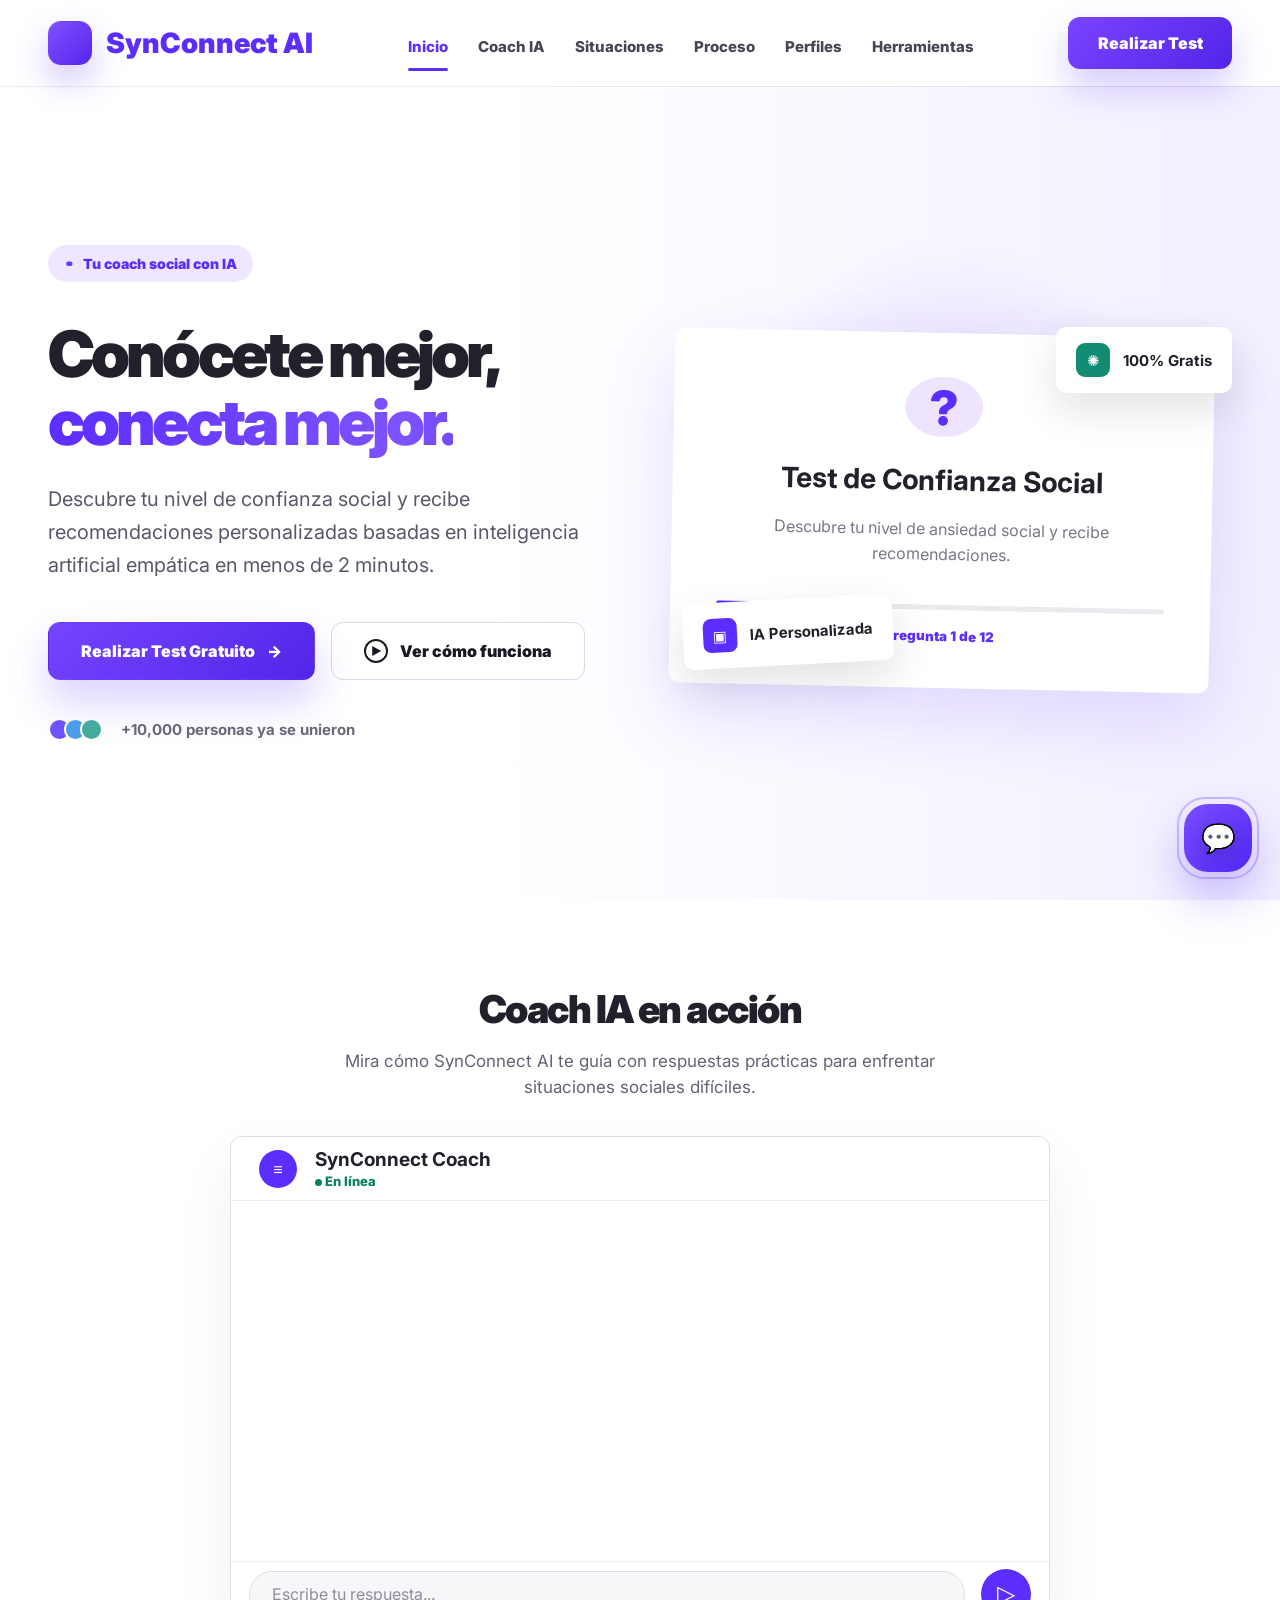
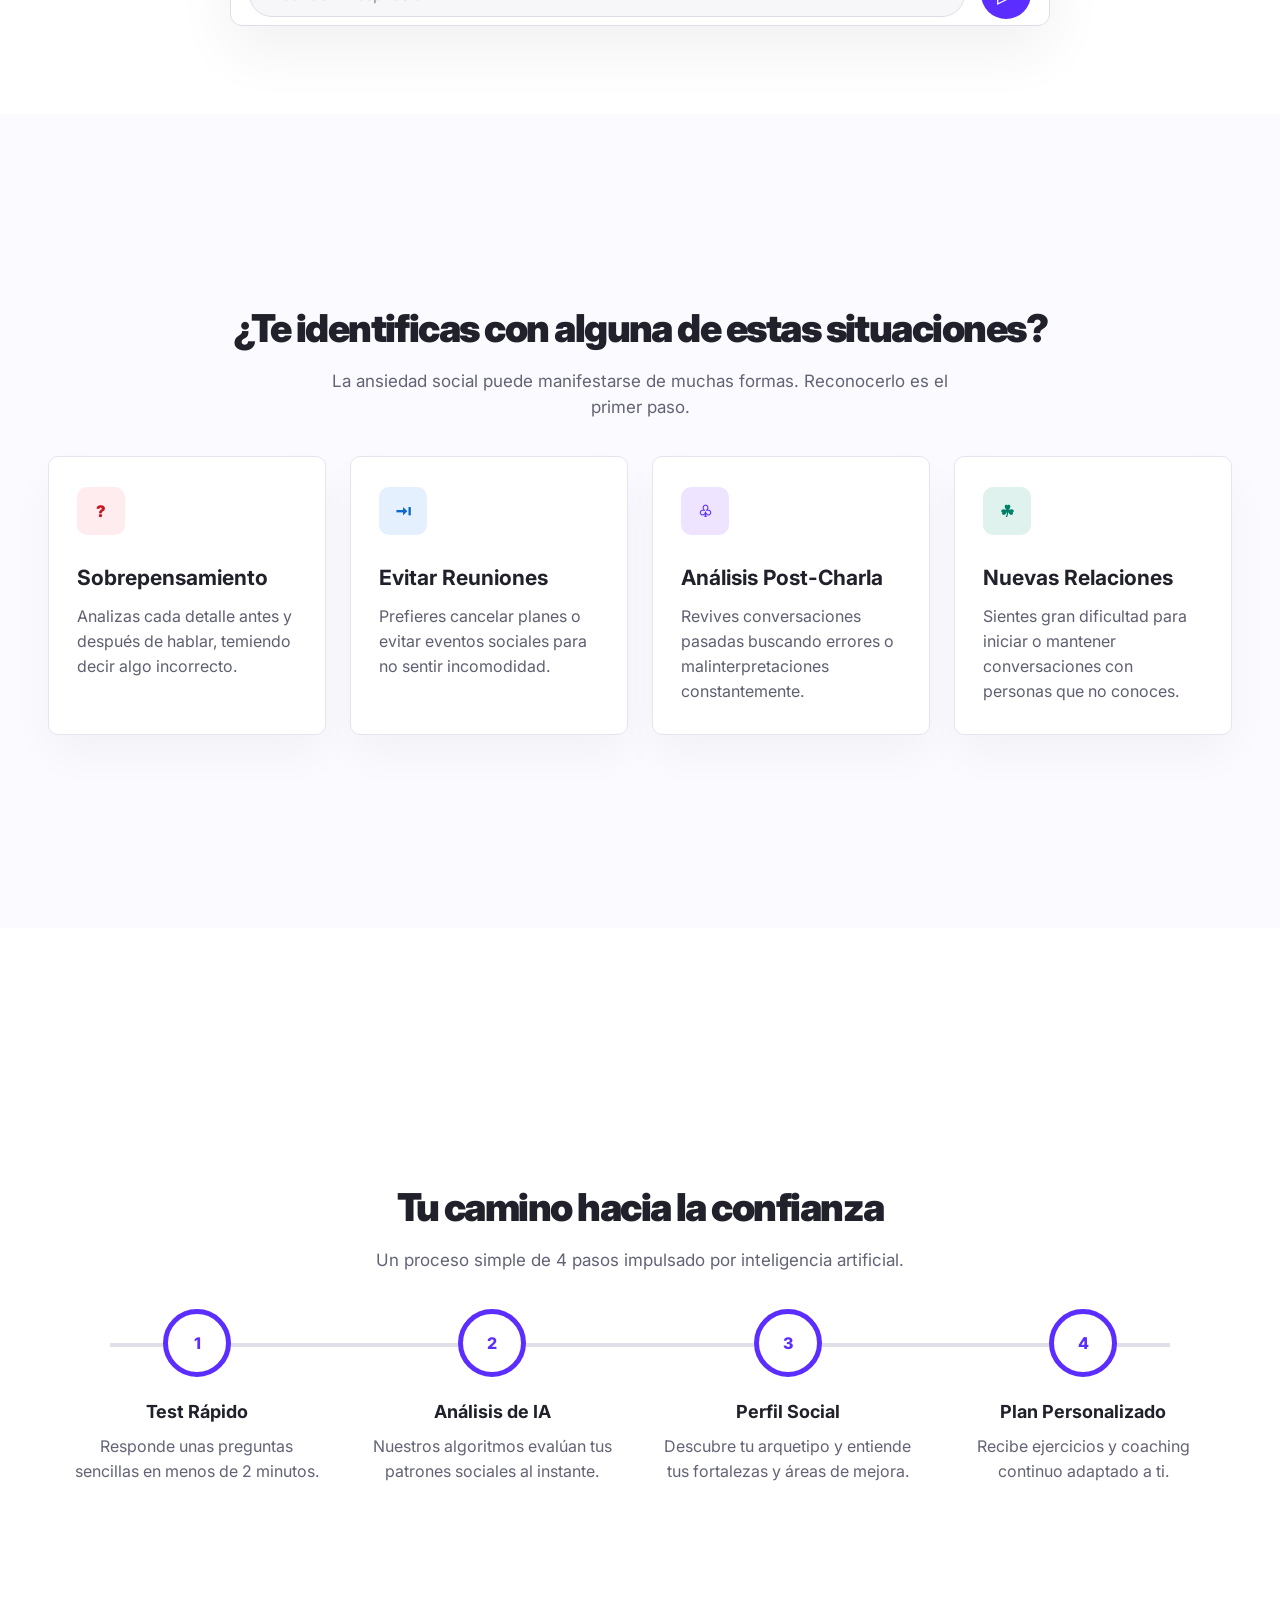
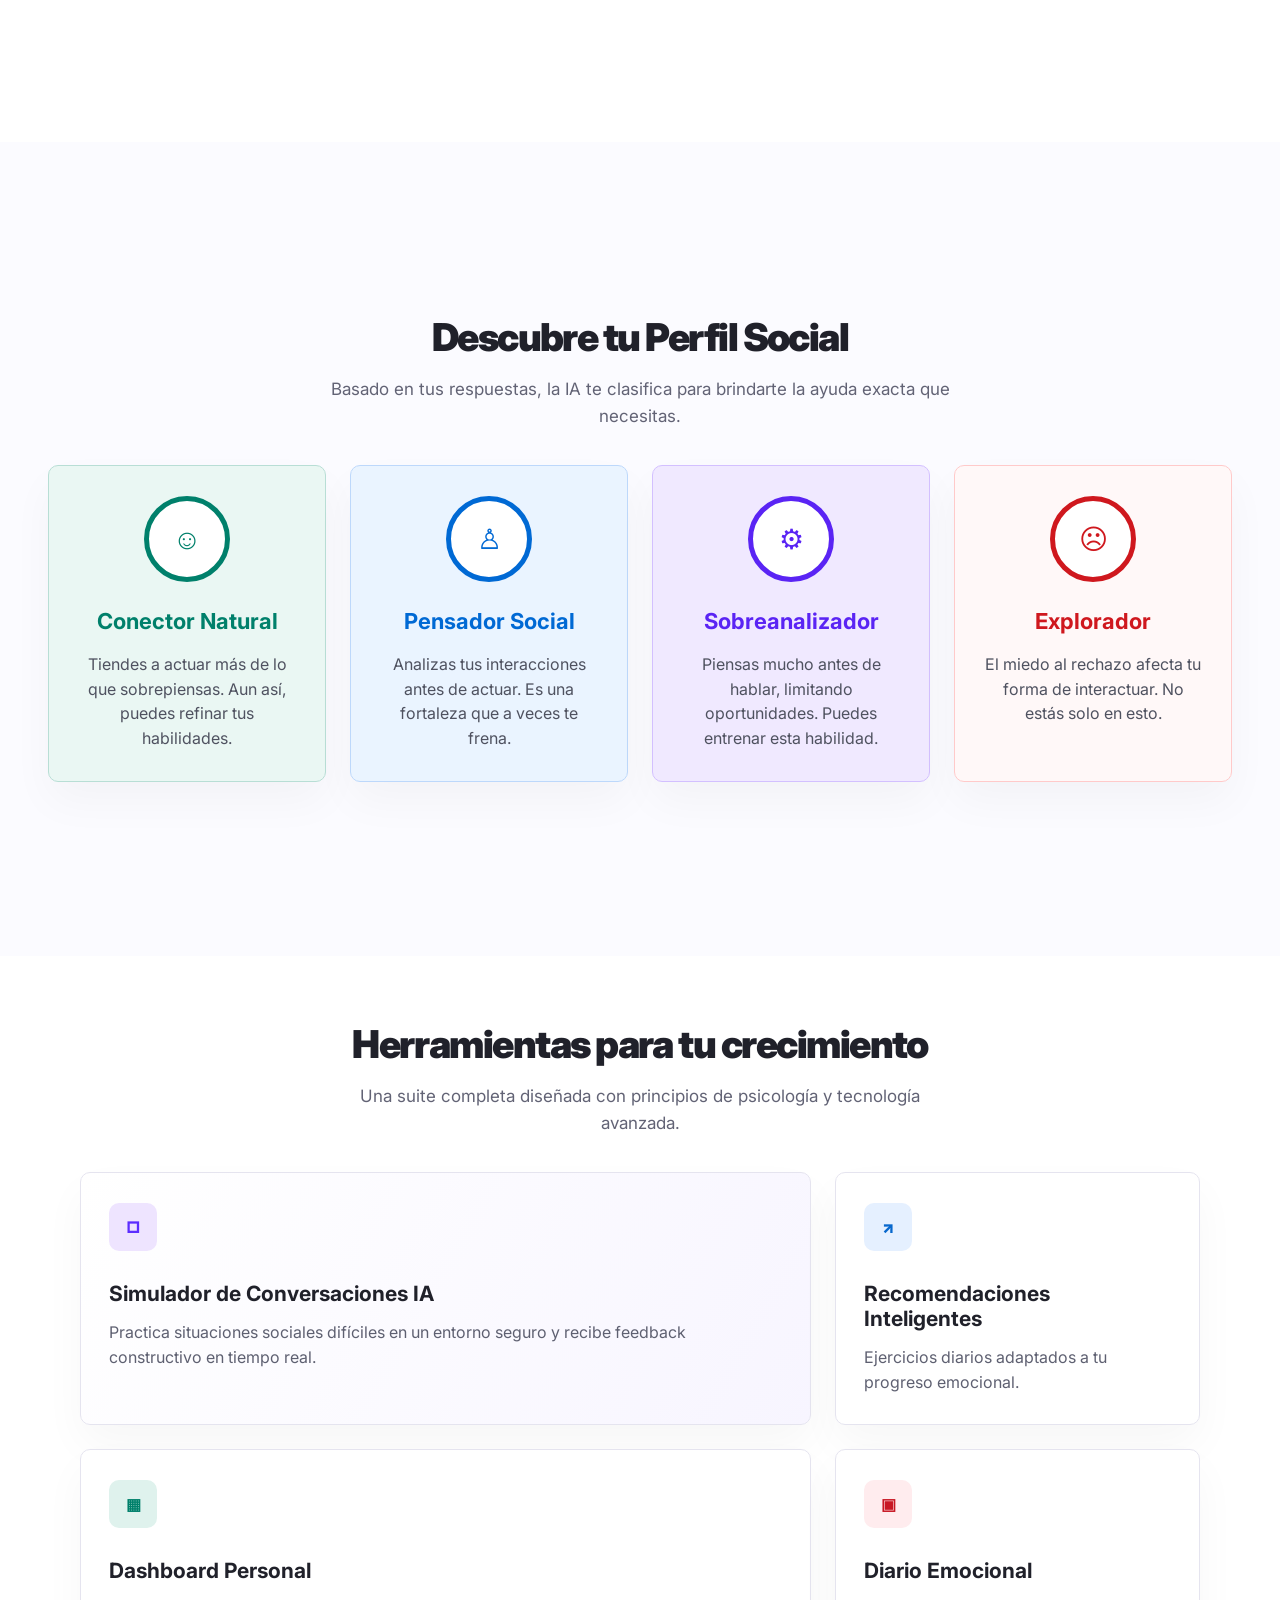
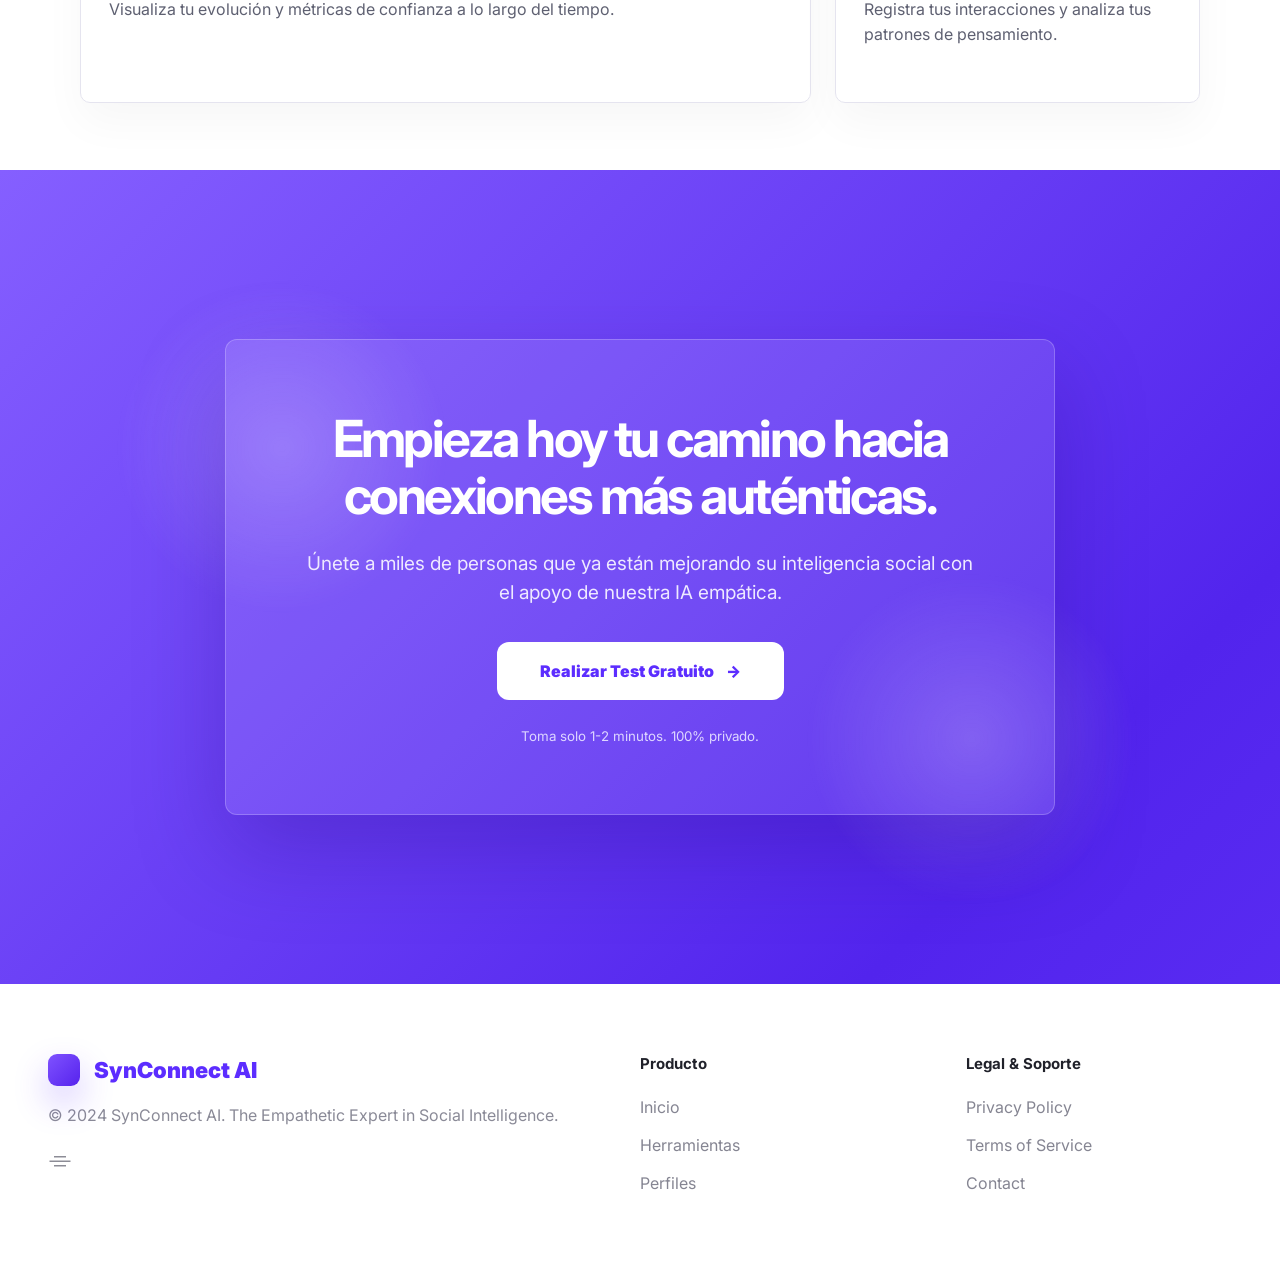
==== index.html @ 1b05a74c "Subir landing SynConnect con chatbot y test" ====
<!DOCTYPE html>
<html lang="es">
<head>
  <meta charset="UTF-8" />
  <meta name="viewport" content="width=device-width, initial-scale=1.0" />
  <title>SynConnect AI</title>
  <link rel="preconnect" href="https://fonts.googleapis.com">
  <link rel="preconnect" href="https://fonts.gstatic.com" crossorigin>
  <link href="https://fonts.googleapis.com/css2?family=Inter:wght@400;500;600;700;800;900&display=swap" rel="stylesheet">
  <link rel="stylesheet" href="styles.css" />
</head>
<body>
  <header class="topbar">
    <div class="nav-wrap">
      <a class="logo" href="#inicio" aria-label="SynConnect AI inicio">
        <span class="logo-mark"></span>
        <span>SynConnect AI</span>
      </a>
      <nav class="menu" aria-label="Navegación principal">
        <a href="#inicio">Inicio</a>
        <a href="#coach-ai">Coach IA</a>
        <a href="#situaciones">Situaciones</a>
        <a href="#como-funciona">Proceso</a>
        <a href="#perfiles">Perfiles</a>
        <a href="#herramientas">Herramientas</a>
      </nav>
      <a class="nav-button" href="test/index.html">Realizar Test</a>
    </div>
  </header>

  <main>
    <section id="inicio" class="hero snap-section">
      <div class="container hero-grid">
        <div class="hero-copy reveal">
          <div class="pill"><span>⚭</span> Tu coach social con IA</div>
          <h1>Conócete mejor,<br><span>conecta mejor.</span></h1>
          <p>Descubre tu nivel de confianza social y recibe recomendaciones personalizadas basadas en inteligencia artificial empática en menos de 2 minutos.</p>
          <div class="hero-actions">
            <a class="btn btn-primary" href="test/index.html">Realizar Test Gratuito <span>→</span></a>
            <a class="btn btn-secondary" href="#coach-ai"><span class="play">▶</span> Ver cómo funciona</a>
          </div>
          <div class="joined">
            <div class="avatars"><i></i><i></i><i></i></div>
            <strong>+10,000 personas ya se unieron</strong>
          </div>
        </div>

        <div class="hero-art reveal delay-1">
          <div class="free-card"><span>✺</span><b>100% Gratis</b></div>
          <article class="test-card float-soft">
            <div class="big-icon">?</div>
            <h2>Test de Confianza Social</h2>
            <p>Descubre tu nivel de ansiedad social y recibe recomendaciones.</p>
            <div class="progress"><span></span></div>
            <small>Pregunta 1 de 12</small>
          </article>
          <div class="ai-card"><span>▣</span><b>IA Personalizada</b></div>
        </div>
      </div>
    </section>

    <section id="coach-ai" class="section coach-section snap-section">
      <div class="container narrow">
        <div class="section-title reveal">
          <h2>Coach IA en acción</h2>
          <p>Mira cómo SynConnect AI te guía con respuestas prácticas para enfrentar situaciones sociales difíciles.</p>
        </div>

        <div class="chat reveal delay-1">
          <div class="chat-head">
            <span class="bot-icon">≡</span>
            <div>
              <h3>SynConnect Coach</h3>
              <p><i></i> En línea</p>
            </div>
          </div>
          <div class="chat-body animated-chat" aria-live="polite">
            <div class="msg left chat-step bot-question">
              <span class="dot">≡</span>
              <p class="typing-text" data-text="¡Hola! Soy tu coach social. ¿Hay alguna situación próxima que te esté causando nerviosismo?"></p>
            </div>

            <div class="msg right chat-step user-message">
              <p>Sí, tengo un evento de networking mañana y no conozco a nadie. Me da mucha ansiedad pensar en cómo iniciar conversaciones.</p>
              <span class="user-dot">♙</span>
            </div>

            <div class="msg left chat-step bot-typing">
              <span class="dot">≡</span>
              <p class="typing-bubble"><i></i><i></i><i></i></p>
            </div>

            <div class="msg left chat-step bot-answer">
              <span class="dot">≡</span>
              <p class="typing-text" data-text="Es completamente normal sentir eso. Los eventos de networking pueden ser abrumadores. Vamos a prepararnos, ¿qué tal si practicamos un rompehielos simple?||Hola, soy [Tu Nombre]. ¿Es tu primera vez en este evento también?"></p>
            </div>
          </div>
          <div class="chat-input animated-input"><span data-placeholder="Escribe tu respuesta...">Escribe tu respuesta...</span><button>▷</button></div>
        </div>
      </div>
    </section>

    <section id="situaciones" class="section situations snap-section soft-bg">
      <div class="container">
        <div class="section-title reveal">
          <h2>¿Te identificas con alguna de estas situaciones?</h2>
          <p>La ansiedad social puede manifestarse de muchas formas. Reconocerlo es el primer paso.</p>
        </div>
        <div class="card-grid four">
          <article class="info-card reveal"><span class="mini red">?</span><h3>Sobrepensamiento</h3><p>Analizas cada detalle antes y después de hablar, temiendo decir algo incorrecto.</p></article>
          <article class="info-card reveal delay-1"><span class="mini blue">⇥</span><h3>Evitar Reuniones</h3><p>Prefieres cancelar planes o evitar eventos sociales para no sentir incomodidad.</p></article>
          <article class="info-card reveal delay-2"><span class="mini purple">♧</span><h3>Análisis Post-Charla</h3><p>Revives conversaciones pasadas buscando errores o malinterpretaciones constantemente.</p></article>
          <article class="info-card reveal delay-3"><span class="mini green">☘</span><h3>Nuevas Relaciones</h3><p>Sientes gran dificultad para iniciar o mantener conversaciones con personas que no conoces.</p></article>
        </div>
      </div>
    </section>

    <section id="como-funciona" class="section steps-section snap-section">
      <div class="container">
        <div class="section-title reveal">
          <h2>Tu camino hacia la confianza</h2>
          <p>Un proceso simple de 4 pasos impulsado por inteligencia artificial.</p>
        </div>
        <div class="timeline reveal delay-1">
          <div class="line"></div>
          <article><span>1</span><h3>Test Rápido</h3><p>Responde unas preguntas sencillas en menos de 2 minutos.</p></article>
          <article><span>2</span><h3>Análisis de IA</h3><p>Nuestros algoritmos evalúan tus patrones sociales al instante.</p></article>
          <article><span>3</span><h3>Perfil Social</h3><p>Descubre tu arquetipo y entiende tus fortalezas y áreas de mejora.</p></article>
          <article><span>4</span><h3>Plan Personalizado</h3><p>Recibe ejercicios y coaching continuo adaptado a ti.</p></article>
        </div>
      </div>
    </section>

    <section id="perfiles" class="section profiles snap-section soft-bg">
      <div class="container">
        <div class="section-title reveal">
          <h2>Descubre tu Perfil Social</h2>
          <p>Basado en tus respuestas, la IA te clasifica para brindarte la ayuda exacta que necesitas.</p>
        </div>
        <div class="card-grid four profile-grid">
          <article class="profile natural reveal"><span>☺</span><h3>Conector Natural</h3><p>Tiendes a actuar más de lo que sobrepiensas. Aun así, puedes refinar tus habilidades.</p></article>
          <article class="profile thinker reveal delay-1"><span>♙</span><h3>Pensador Social</h3><p>Analizas tus interacciones antes de actuar. Es una fortaleza que a veces te frena.</p></article>
          <article class="profile over reveal delay-2"><span>⚙</span><h3>Sobreanalizador</h3><p>Piensas mucho antes de hablar, limitando oportunidades. Puedes entrenar esta habilidad.</p></article>
          <article class="profile explorer reveal delay-3"><span>☹</span><h3>Explorador</h3><p>El miedo al rechazo afecta tu forma de interactuar. No estás solo en esto.</p></article>
        </div>
      </div>
    </section>

    <section id="herramientas" class="section tools snap-section">
      <div class="container">
        <div class="section-title reveal">
          <h2>Herramientas para tu crecimiento</h2>
          <p>Una suite completa diseñada con principios de psicología y tecnología avanzada.</p>
        </div>
        <div class="tools-grid">
          <article class="tool-card large reveal"><span class="mini purple">□</span><h3>Simulador de Conversaciones IA</h3><p>Practica situaciones sociales difíciles en un entorno seguro y recibe feedback constructivo en tiempo real.</p></article>
          <article class="tool-card reveal delay-1"><span class="mini blue">↗</span><h3>Recomendaciones Inteligentes</h3><p>Ejercicios diarios adaptados a tu progreso emocional.</p></article>
          <article class="tool-card reveal"><span class="mini green">▦</span><h3>Dashboard Personal</h3><p>Visualiza tu evolución y métricas de confianza a lo largo del tiempo.</p></article>
          <article class="tool-card reveal delay-1"><span class="mini red">▣</span><h3>Diario Emocional</h3><p>Registra tus interacciones y analiza tus patrones de pensamiento.</p></article>
          <article class="tool-card reveal delay-2"><span class="mini purple">⌁</span><h3>Exposición Progresiva</h3><p>Retos graduales para superar tus miedos paso a paso.</p></article>
        </div>
      </div>
    </section>

    <section id="cta" class="cta-section snap-section">
      <div class="container">
        <div class="cta-card reveal">
          <h2>Empieza hoy tu camino hacia conexiones más auténticas.</h2>
          <p>Únete a miles de personas que ya están mejorando su inteligencia social con el apoyo de nuestra IA empática.</p>
          <a class="btn white-btn" href="test/index.html">Realizar Test Gratuito <span>→</span></a>
          <small>Toma solo 1-2 minutos. 100% privado.</small>
        </div>
      </div>
    </section>
  </main>

  <footer class="footer">
    <div class="container footer-grid">
      <div>
        <a class="logo footer-logo" href="#inicio"><span class="logo-mark small"></span><span>SynConnect AI</span></a>
        <p>© 2024 SynConnect AI. The Empathetic Expert in Social Intelligence.</p>
        <span class="share">⌯</span>
      </div>
      <div>
        <h4>Producto</h4>
        <a href="#inicio">Inicio</a>
        <a href="#herramientas">Herramientas</a>
        <a href="#perfiles">Perfiles</a>
      </div>
      <div>
        <h4>Legal & Soporte</h4>
        <a href="#">Privacy Policy</a>
        <a href="#">Terms of Service</a>
        <a href="#">Contact</a>
      </div>
    </div>
  </footer>


  <div class="scbot" aria-live="polite">
    <button class="scbot-toggle" type="button" aria-label="Abrir chatbot SynConnect">
      <span class="scbot-pulse"></span>
      <span class="scbot-icon">💬</span>
    </button>
    <section class="scbot-panel" aria-label="Chatbot SynConnect AI">
      <div class="scbot-head">
        <div class="scbot-avatar">AI</div>
        <div>
          <h3>SynConnect Bot</h3>
          <p><span></span> En línea</p>
        </div>
        <button class="scbot-close" type="button" aria-label="Cerrar chatbot">×</button>
      </div>
      <div class="scbot-messages"></div>
      <div class="scbot-suggestions" aria-label="Preguntas rápidas"></div>
      <form class="scbot-form">
        <input type="text" placeholder="Escribe una pregunta..." autocomplete="off" />
        <button type="submit">➤</button>
      </form>
    </section>
  </div>

  <script src="script.js"></script>
</body>
</html>
---- styles.css ----
:root{
  --purple:#5c2dff;
  --purple-2:#7443ff;
  --text:#20212a;
  --muted:#606274;
  --line:#ececf4;
  --soft:#fafaff;
  --header-h:86px;
  --container:1320px;
}
*{box-sizing:border-box}
html{scroll-behavior:smooth;scroll-padding-top:var(--header-h)}
body{margin:0;font-family:Inter,Arial,sans-serif;color:var(--text);background:#fff;overflow-x:hidden}
a{text-decoration:none;color:inherit}

.topbar{position:fixed;z-index:1000;top:0;left:0;right:0;height:var(--header-h);background:rgba(255,255,255,.96);backdrop-filter:blur(18px);box-shadow:0 1px 0 rgba(20,20,30,.08)}
.nav-wrap{height:100%;width:min(100% - 96px,var(--container));margin:0 auto;display:grid;grid-template-columns:auto 1fr auto;align-items:center;gap:36px}
.logo{display:flex;align-items:center;gap:14px;font-size:28px;font-weight:900;color:var(--purple);white-space:nowrap}
.logo-mark{width:44px;height:44px;border-radius:13px;background:linear-gradient(135deg,#7f52ff,#5623ed);box-shadow:0 16px 34px rgba(92,45,255,.28);display:inline-block}.logo-mark.small{width:32px;height:32px;border-radius:9px}
.menu{display:flex;justify-content:center;align-items:center;gap:30px;white-space:nowrap}
.menu a{position:relative;padding:33px 0 27px;font-size:15px;font-weight:800;color:#454653;transition:.25s ease}
.menu a::after{content:"";position:absolute;left:0;right:0;bottom:12px;height:3px;border-radius:8px;background:transparent;transition:.25s ease}
.menu a:hover,.menu a.active{color:var(--purple)}.menu a.active::after,.menu a:hover::after{background:var(--purple)}
.nav-button,.btn{display:inline-flex;align-items:center;justify-content:center;gap:12px;border-radius:12px;font-weight:900;transition:.25s ease}.nav-button{height:52px;min-width:164px;background:linear-gradient(135deg,#7b43ff,#5225e8);color:#fff;box-shadow:0 18px 36px rgba(92,45,255,.25)}.nav-button:hover,.btn:hover{transform:translateY(-2px)}

main{padding-top:var(--header-h)}
.container{width:min(100% - 96px,var(--container));margin:0 auto}.narrow{max-width:980px}
.snap-section{position:relative;min-height:calc(100vh - var(--header-h));display:flex;align-items:center;overflow:hidden;scroll-margin-top:calc(var(--header-h) - 1px)}
.section{padding:0}.soft-bg{background:#fbfbff}.section::before{content:"";position:absolute;top:-2px;left:0;right:0;height:2px;background:inherit;z-index:1}
.section > .container{height:calc(100vh - var(--header-h));display:flex;flex-direction:column;justify-content:center}
.section-title{text-align:center;margin:0 0 clamp(34px,4vh,52px)}.section-title h2{font-size:clamp(34px,3vw,44px);line-height:1.1;margin:0 0 18px;font-weight:900;letter-spacing:-.04em}.section-title p{margin:0 auto;max-width:640px;color:#626375;font-size:clamp(17px,1.2vw,20px);line-height:1.55}

.hero{background:linear-gradient(90deg,#fff 0%,#fff 38%,#f3efff 100%)}
.hero-grid{display:grid;grid-template-columns:minmax(0,1fr) minmax(420px,1fr);align-items:center;gap:86px;width:100%}
.hero-copy{max-width:630px}.pill{display:inline-flex;align-items:center;gap:9px;padding:10px 16px;border-radius:999px;background:#efe7ff;color:var(--purple);font-size:14px;font-weight:900;margin-bottom:38px}.pill span{font-size:12px}
h1{font-size:clamp(56px,5vw,74px);line-height:1.05;letter-spacing:-.06em;margin:0 0 28px;font-weight:900}.hero h1 span{color:var(--purple)}.hero-copy p{font-size:20px;line-height:1.65;color:#57596a;margin:0 0 40px;max-width:650px}.hero-actions{display:flex;gap:16px;margin-bottom:38px}.btn{height:58px;padding:0 32px;border:1px solid transparent}.btn-primary{background:linear-gradient(135deg,#7544ff,#5225e8);color:#fff;box-shadow:0 22px 40px rgba(92,45,255,.22)}.btn-secondary{background:#fff;border-color:#d9d9e8;color:#171821}.play{width:24px;height:24px;border:2px solid #1a1b22;border-radius:50%;display:inline-flex;align-items:center;justify-content:center;font-size:11px}.joined{display:flex;align-items:center;gap:18px;color:#696a79}.avatars{display:flex}.avatars i{width:23px;height:23px;border-radius:50%;display:block;border:2px solid #fff;margin-left:-7px}.avatars i:first-child{margin-left:0;background:#7054ff}.avatars i:nth-child(2){background:#4d9eed}.avatars i:nth-child(3){background:#45ae9d}.joined strong{font-size:15px}.hero-art{position:relative;min-height:460px;width:100%;max-width:620px;justify-self:center}.test-card{position:absolute;inset:70px 20px 35px auto;width:min(540px,100%);min-height:350px;background:#fff;border-radius:10px;box-shadow:0 30px 75px rgba(92,45,255,.14);display:flex;flex-direction:column;align-items:center;justify-content:center;text-align:center;padding:44px 46px;transform:rotate(1.2deg)}.big-icon{width:78px;height:78px;border-radius:50%;background:#eee4ff;color:var(--purple);display:flex;align-items:center;justify-content:center;font-size:48px;font-weight:900;margin-bottom:26px}.test-card h2{font-size:28px;margin:0 0 20px}.test-card p{margin:0;color:#777888;font-size:16px;line-height:1.55}.progress{width:100%;height:7px;border-radius:10px;background:#e9e9ee;margin:38px 0 18px}.progress span{display:block;width:36%;height:100%;border-radius:inherit;background:var(--purple)}.test-card small{color:var(--purple);font-weight:900}.free-card,.ai-card{position:absolute;z-index:4;background:#fff;border-radius:10px;box-shadow:0 16px 42px rgba(20,20,30,.12);padding:16px 20px;display:flex;align-items:center;gap:13px;font-size:15px}.free-card{right:0;top:64px}.free-card span{width:34px;height:34px;border-radius:9px;background:#128c73;color:#fff;display:grid;place-items:center}.ai-card{left:0;bottom:58px;transform:rotate(-3deg)}.ai-card span{width:34px;height:34px;border-radius:8px;background:var(--purple);color:#fff;display:grid;place-items:center}

.chat{width:100%;max-width:820px;margin:0 auto;background:#fff;border:1px solid #dfddea;border-radius:12px;box-shadow:0 24px 60px rgba(20,20,30,.06);overflow:hidden}.chat-head{height:64px;display:flex;align-items:center;gap:18px;padding:0 28px;border-bottom:1px solid #ececf4}.bot-icon,.dot{width:38px;height:38px;border-radius:50%;background:var(--purple);color:#fff;display:grid;place-items:center;font-weight:800}.chat-head h3{margin:0;font-size:19px}.chat-head p{margin:2px 0 0;color:#06815e;font-size:13px;font-weight:800}.chat-head i{display:inline-block;width:7px;height:7px;border-radius:50%;background:#06815e}.chat-body{padding:22px 28px 0}.msg{display:flex;align-items:flex-start;gap:16px;margin-bottom:18px}.msg p{margin:0;max-width:620px;border:1px solid #e7e6ef;border-radius:12px;padding:16px 20px;line-height:1.48;background:#fff}.msg.right{justify-content:flex-end}.msg.right p{background:linear-gradient(135deg,#6e3dff,#5425e8);color:#fff;border-color:transparent;max-width:620px}.user-dot{width:30px;height:30px;border-radius:50%;background:#eeeef3;color:#999;display:grid;place-items:center;margin-top:12px}.chat-input{height:64px;border-top:1px solid #ececf4;display:flex;align-items:center;gap:16px;padding:10px 18px}.chat-input span{flex:1;background:#f7f7fa;border:1px solid #dddde8;border-radius:999px;height:46px;display:flex;align-items:center;padding:0 22px;color:#8d8e9b}.chat-input button{width:50px;height:50px;border:0;border-radius:50%;background:var(--purple);color:#fff;font-size:24px}

.card-grid{display:grid;gap:24px}.card-grid.four{grid-template-columns:repeat(4,minmax(0,1fr))}.info-card,.profile,.tool-card{background:#fff;border:1px solid #e5e4ef;border-radius:10px;box-shadow:0 20px 44px rgba(20,20,30,.035);padding:30px 28px;transition:.25s ease}.info-card:hover,.profile:hover,.tool-card:hover{transform:translateY(-6px);box-shadow:0 25px 60px rgba(20,20,30,.08)}.mini{width:48px;height:48px;border-radius:10px;display:grid;place-items:center;font-weight:900;margin-bottom:30px}.red{background:#ffecee;color:#c81824}.blue{background:#e5f0ff;color:#0868cd}.purple{background:#eee4ff;color:var(--purple)}.green{background:#dff2ed;color:#00806b}.info-card h3,.tool-card h3{font-size:21px;margin:0 0 14px}.info-card p,.tool-card p,.profile p{color:#5e6071;line-height:1.55;margin:0;font-size:16px}

.timeline{position:relative;display:grid;grid-template-columns:repeat(4,1fr);gap:42px;max-width:1140px;margin:0 auto;text-align:center}.timeline .line{position:absolute;left:40px;right:40px;top:34px;height:4px;background:#e0e0e8}.timeline article{position:relative;z-index:2}.timeline span{width:68px;height:68px;border-radius:50%;border:5px solid var(--purple);background:#fff;display:grid;place-items:center;margin:0 auto 24px;color:var(--purple);font-weight:800}.timeline h3{font-size:18px;margin:0 0 12px}.timeline p{margin:0;color:#626375;line-height:1.55}
.profile{text-align:center;min-height:260px}.profile span{width:86px;height:86px;border-radius:50%;display:grid;place-items:center;margin:0 auto 26px;font-size:28px;background:#fff;border:5px solid currentColor}.profile h3{font-size:22px;margin:0 0 18px}.natural{background:#eaf7f3;color:#00806b;border-color:#b8ded5}.thinker{background:#eaf4ff;color:#0069d4;border-color:#bdd8fb}.over{background:#f0e9ff;color:#5a24f4;border-color:#d3c0ff}.explorer{background:#fff8f8;color:#cf181e;border-color:#ffcaca}.profile p{color:#4f5260}
.tools-grid{max-width:1120px;margin:0 auto;display:grid;grid-template-columns:2fr 1fr;grid-template-rows:repeat(2,1fr);gap:24px}.tool-card{min-height:170px}.tool-card.large{background:linear-gradient(120deg,#fff,#eee9ff);grid-row:span 1}.tools-grid .tool-card:nth-child(5){display:none}

.cta-section{background:linear-gradient(135deg,#855fff,#5224ed);min-height:calc(100vh - var(--header-h));display:flex;align-items:center}.cta-card{max-width:830px;margin:auto;text-align:center;color:#fff;border:1px solid rgba(255,255,255,.22);border-radius:12px;padding:70px 80px;background:rgba(255,255,255,.10);box-shadow:0 35px 90px rgba(30,0,120,.25)}.cta-card h2{font-size:clamp(40px,4vw,54px);line-height:1.1;margin:0 0 26px;letter-spacing:-.05em}.cta-card p{font-size:19px;line-height:1.55;margin:0 auto 34px;max-width:700px;color:#eee9ff}.white-btn{background:#fff;color:var(--purple);height:58px;padding:0 42px}.cta-card small{display:block;margin-top:28px;color:#ded6ff}
.footer{padding:70px 0;background:#fff}.footer-grid{display:grid;grid-template-columns:2fr 1fr 1fr;gap:60px}.footer p{color:#8a8a97;line-height:1.7}.footer h4{font-size:15px;margin:0 0 24px}.footer a:not(.logo){display:block;color:#858592;margin-bottom:18px}.footer-logo{font-size:22px}.share{color:#8c8c96;font-size:24px}

.reveal{opacity:0;transform:translateY(20px);transition:opacity .65s ease,transform .65s ease}.reveal.visible{opacity:1;transform:translateY(0)}.delay-1{transition-delay:.1s}.delay-2{transition-delay:.18s}.delay-3{transition-delay:.26s}.float-soft{animation:float 6s ease-in-out infinite}@keyframes float{0%,100%{transform:rotate(1.2deg) translateY(0)}50%{transform:rotate(1.2deg) translateY(-10px)}}

@media(max-width:1180px){.nav-wrap,.container{width:min(100% - 54px,var(--container))}.logo{font-size:24px}.menu{gap:20px}.menu a{font-size:14px}.nav-button{min-width:148px}.hero-grid{gap:50px;grid-template-columns:1fr 1fr}.hero h1{font-size:56px}.card-grid.four{grid-template-columns:repeat(2,1fr)}.tools-grid{grid-template-columns:1fr 1fr}.timeline{gap:18px}}
@media(max-width:900px){:root{--header-h:132px}.topbar{height:var(--header-h)}.nav-wrap{height:100%;width:min(100% - 26px,var(--container));display:grid;grid-template-columns:1fr auto;grid-template-rows:72px 48px;gap:0}.logo{font-size:24px}.nav-button{height:48px;min-width:150px}.menu{grid-column:1 / -1;grid-row:2;justify-content:center;gap:20px;overflow-x:auto;padding:0 4px}.menu a{padding:14px 0 13px;font-size:14px}.hero-grid{grid-template-columns:1fr;text-align:left;gap:28px}.hero-copy{max-width:720px;margin:0 auto}.hero-art{max-width:620px;margin:0 auto;min-height:360px}.test-card{position:relative;inset:auto;margin:0 auto}.free-card{right:12px;top:8px}.ai-card{left:12px;bottom:10px}.snap-section{min-height:calc(100vh - var(--header-h))}.section > .container{height:auto;min-height:calc(100vh - var(--header-h));padding:44px 0}.chat{max-height:none}.timeline{grid-template-columns:repeat(2,1fr);row-gap:34px}.timeline .line{display:none}.tools-grid{grid-template-columns:1fr}.tool-card.large{grid-row:auto}}
@media(max-width:640px){:root{--header-h:148px}.nav-wrap{grid-template-columns:1fr;grid-template-rows:64px 36px 48px;text-align:center}.logo{justify-content:center}.nav-button{justify-self:center;width:170px}.menu{grid-row:2;gap:18px;justify-content:center}.menu a{font-size:13px;padding:8px 0}.container{width:min(100% - 28px,var(--container))}.hero h1{font-size:44px}.hero-actions{flex-direction:column}.btn{width:100%}.hero-copy p{font-size:17px}.card-grid.four,.timeline,.footer-grid{grid-template-columns:1fr}.section-title h2{font-size:32px}.profile{min-height:auto}.cta-card{padding:48px 22px}.chat-body{padding:20px 14px 0}.msg{gap:10px}.dot{display:none}.msg p{max-width:100%;font-size:14px}.msg.right{justify-content:flex-start}.user-dot{display:none}}

/* V9: restaurar el inicio al formato centrado original */
#inicio.hero {
  display: flex;
  align-items: center;
  min-height: calc(100vh - var(--header-h));
  background: linear-gradient(90deg, #fff 0%, #fff 38%, #f3efff 100%);
}
#inicio.hero .hero-grid {
  width: min(100% - 96px, var(--container)) !important;
  max-width: var(--container);
  margin-inline: auto !important;
  display: grid;
  grid-template-columns: minmax(0, 1fr) minmax(420px, 1fr);
  align-items: center;
  gap: 86px;
}
#inicio .hero-copy {
  max-width: 630px;
  margin: 0;
}
#inicio .hero-art {
  justify-self: center;
}

@media (max-width: 1180px) {
  #inicio.hero .hero-grid {
    width: min(100% - 54px, var(--container)) !important;
    grid-template-columns: minmax(0, 1fr) minmax(360px, 1fr);
    gap: 50px;
  }
}

@media (max-width: 900px) {
  #inicio.hero .hero-grid {
    width: min(100% - 32px, 720px) !important;
    grid-template-columns: 1fr;
    gap: 36px;
  }
  #inicio .hero-copy {
    margin-inline: auto;
  }
}


/* V12: navegación tipo presentación por secciones completas */
@media (min-width: 901px) {
  html {
    scroll-padding-top: var(--header-h);
  }
  main > .snap-section,
  main > .cta-section {
    min-height: calc(100vh - var(--header-h));
  }
}

/* V14: animación fluida de conversación en Coach IA */
.animated-chat {
  min-height: 360px;
  position: relative;
  overflow: hidden;
}
.chat-step {
  opacity: 0;
  transform: translateY(18px) scale(.98);
  transition: opacity .42s ease, transform .42s cubic-bezier(.2,.8,.2,1);
}
.chat-step.is-visible {
  opacity: 1;
  transform: translateY(0) scale(1);
}
.chat-step.is-done p {
  box-shadow: 0 10px 28px rgba(79, 39, 232, .06);
}
.typing-text::after,
.animated-input span.is-writing::after {
  content: "";
  display: inline-block;
  width: 2px;
  height: 1em;
  margin-left: 3px;
  transform: translateY(2px);
  background: currentColor;
  animation: cursorBlink .75s steps(2, start) infinite;
}
.typing-text.typing-done::after,
.animated-input span.typing-done::after {
  display: none;
}
.typing-bubble {
  min-width: 74px;
  display: inline-flex;
  align-items: center;
  gap: 7px;
}
.typing-bubble i {
  width: 9px;
  height: 9px;
  border-radius: 50%;
  background: #6b3cff;
  opacity: .35;
  animation: typingDots 1s ease-in-out infinite;
}
.typing-bubble i:nth-child(2) { animation-delay: .14s; }
.typing-bubble i:nth-child(3) { animation-delay: .28s; }
.animated-input span {
  position: relative;
  overflow: hidden;
  white-space: nowrap;
}
.animated-input.is-active {
  box-shadow: inset 0 0 0 2px rgba(100, 55, 255, .09);
}
.animated-input.is-active span {
  color: #34334a;
  background: #fff;
  border-color: #cfc5ff;
  box-shadow: 0 8px 22px rgba(100, 55, 255, .08);
}
.animated-input button {
  transition: transform .25s ease, box-shadow .25s ease;
}
.animated-input.is-ready button {
  transform: scale(1.08);
  box-shadow: 0 14px 30px rgba(91, 43, 241, .28);
  animation: sendPulse 1.1s ease-in-out infinite;
}
.bot-icon,
.dot {
  animation: botGlow 2.6s ease-in-out infinite;
}
.chat.playing .chat-head {
  background: linear-gradient(90deg, rgba(105, 61, 255, .06), rgba(255,255,255,0));
}

@keyframes cursorBlink { 50% { opacity: 0; } }
@keyframes typingDots {
  0%, 80%, 100% { transform: translateY(0); opacity: .35; }
  40% { transform: translateY(-6px); opacity: 1; }
}
@keyframes sendPulse {
  0%, 100% { transform: scale(1.04); }
  50% { transform: scale(1.12); }
}
@keyframes botGlow {
  0%, 100% { box-shadow: 0 0 0 rgba(104, 57, 255, 0); }
  50% { box-shadow: 0 0 0 7px rgba(104, 57, 255, .08); }
}

@media (max-width: 640px) {
  .animated-chat { min-height: 430px; }
  .animated-input span { white-space: normal; }
}
.typing-text { white-space: pre-line; }

/* V15: animaciones premium para que la landing se sienta más viva */
.logo-mark {
  position: relative;
  overflow: hidden;
  animation: logoBreath 3.8s ease-in-out infinite;
}
.logo-mark::after {
  content: "";
  position: absolute;
  inset: -45%;
  background: linear-gradient(120deg, transparent 35%, rgba(255,255,255,.55), transparent 65%);
  transform: translateX(-120%) rotate(18deg);
  animation: logoShine 4.2s ease-in-out infinite;
}
.nav-button,
.btn-primary {
  position: relative;
  overflow: hidden;
}
.nav-button::after,
.btn-primary::after,
.white-btn::after {
  content: "";
  position: absolute;
  top: 0;
  bottom: 0;
  width: 42px;
  left: -70px;
  background: linear-gradient(90deg, transparent, rgba(255,255,255,.42), transparent);
  transform: skewX(-18deg);
  animation: buttonSweep 3.4s ease-in-out infinite;
}
.btn-primary:hover,
.nav-button:hover {
  box-shadow: 0 22px 52px rgba(92,45,255,.34);
}
.btn-secondary:hover {
  border-color: rgba(92,45,255,.45);
  box-shadow: 0 18px 38px rgba(92,45,255,.10);
}

.hero::before {
  content: "";
  position: absolute;
  width: 520px;
  height: 520px;
  right: 6%;
  top: 15%;
  border-radius: 50%;
  background: radial-gradient(circle, rgba(116,67,255,.18), transparent 62%);
  filter: blur(6px);
  animation: ambientFloat 9s ease-in-out infinite;
  pointer-events: none;
}
.hero .pill {
  animation: pillPop 3.4s ease-in-out infinite;
}
.hero h1 span {
  background: linear-gradient(90deg, #5c2dff, #7d52ff, #4d24e8, #5c2dff);
  background-size: 260% 100%;
  -webkit-background-clip: text;
  background-clip: text;
  color: transparent;
  animation: textGradient 5s ease-in-out infinite;
}
.big-icon {
  animation: questionBounce 2.7s ease-in-out infinite;
}
.free-card {
  animation: badgePulse 2.5s ease-in-out infinite;
}
.ai-card {
  animation: aiCardSway 4.2s ease-in-out infinite;
}
.progress {
  overflow: hidden;
  position: relative;
}
.progress::after {
  content: "";
  position: absolute;
  inset: 0;
  background: linear-gradient(90deg, transparent, rgba(255,255,255,.75), transparent);
  transform: translateX(-100%);
  animation: progressSheen 2.8s ease-in-out infinite;
}
.progress span {
  animation: progressGrow 3.2s ease-in-out infinite;
}
.avatars i {
  animation: avatarWave 2.8s ease-in-out infinite;
}
.avatars i:nth-child(2) { animation-delay: .18s; }
.avatars i:nth-child(3) { animation-delay: .36s; }

.section-title.visible h2 {
  animation: titleLift .75s cubic-bezier(.2,.8,.2,1) both;
}
.section-title.visible p {
  animation: fadeLift .75s .08s cubic-bezier(.2,.8,.2,1) both;
}
.info-card,
.profile,
.tool-card {
  position: relative;
  overflow: hidden;
}
.info-card::after,
.profile::after,
.tool-card::after {
  content: "";
  position: absolute;
  inset: 0;
  background: linear-gradient(115deg, transparent 35%, rgba(255,255,255,.62), transparent 60%);
  transform: translateX(-130%);
  transition: transform .8s ease;
  pointer-events: none;
}
.info-card:hover::after,
.profile:hover::after,
.tool-card:hover::after {
  transform: translateX(130%);
}
.info-card.visible .mini,
.tool-card.visible .mini {
  animation: iconBounce .85s cubic-bezier(.2,.8,.2,1) both;
}
.info-card:hover .mini,
.tool-card:hover .mini {
  animation: iconWiggle .7s ease-in-out both;
}
.profile.visible span {
  animation: profilePop .9s cubic-bezier(.2,.8,.2,1) both;
}
.profile:hover span {
  animation: profilePulse 1.1s ease-in-out infinite;
}

.timeline {
  overflow: hidden;
}
.timeline .line {
  transform-origin: left center;
  transform: scaleX(0);
}
.timeline.visible .line {
  animation: drawLine 1.25s .15s cubic-bezier(.2,.8,.2,1) forwards;
}
.timeline article span {
  opacity: 0;
  transform: scale(.65);
}
.timeline.visible article:nth-of-type(1) span { animation: stepPop .55s .25s cubic-bezier(.2,.8,.2,1) forwards; }
.timeline.visible article:nth-of-type(2) span { animation: stepPop .55s .45s cubic-bezier(.2,.8,.2,1) forwards; }
.timeline.visible article:nth-of-type(3) span { animation: stepPop .55s .65s cubic-bezier(.2,.8,.2,1) forwards; }
.timeline.visible article:nth-of-type(4) span { animation: stepPop .55s .85s cubic-bezier(.2,.8,.2,1) forwards; }
.timeline article:hover span {
  box-shadow: 0 0 0 10px rgba(92,45,255,.08);
}

.tools-grid .tool-card.large {
  background-size: 220% 220%;
  animation: softGradientMove 7s ease-in-out infinite;
}
.cta-section {
  position: relative;
  overflow: hidden;
  background: linear-gradient(135deg,#855fff,#5224ed,#6c3fff,#4c22df);
  background-size: 240% 240%;
  animation: ctaGradient 8s ease-in-out infinite;
}
.cta-section::before,
.cta-section::after {
  content: "";
  position: absolute;
  width: 360px;
  height: 360px;
  border-radius: 50%;
  background: radial-gradient(circle, rgba(255,255,255,.18), transparent 65%);
  filter: blur(3px);
  pointer-events: none;
}
.cta-section::before { left: 8%; top: 12%; animation: orbOne 10s ease-in-out infinite; }
.cta-section::after { right: 10%; bottom: 8%; animation: orbTwo 12s ease-in-out infinite; }
.cta-card {
  position: relative;
  overflow: hidden;
}
.cta-card::before {
  content: "";
  position: absolute;
  inset: -80% -20%;
  background: linear-gradient(120deg, transparent 40%, rgba(255,255,255,.18), transparent 60%);
  transform: rotate(12deg) translateX(-80%);
  animation: glassSweep 6s ease-in-out infinite;
}
.white-btn {
  position: relative;
  overflow: hidden;
  transition: transform .25s ease, box-shadow .25s ease;
}
.white-btn:hover {
  transform: translateY(-3px);
  box-shadow: 0 20px 42px rgba(34, 0, 120, .2);
}

@keyframes logoBreath { 0%,100%{transform:scale(1)} 50%{transform:scale(1.04)} }
@keyframes logoShine { 0%,55%{transform:translateX(-120%) rotate(18deg)} 78%,100%{transform:translateX(120%) rotate(18deg)} }
@keyframes buttonSweep { 0%,55%{left:-70px} 78%,100%{left:120%} }
@keyframes ambientFloat { 0%,100%{transform:translate3d(0,0,0) scale(1)} 50%{transform:translate3d(-25px,18px,0) scale(1.08)} }
@keyframes pillPop { 0%,100%{transform:translateY(0)} 50%{transform:translateY(-4px)} }
@keyframes textGradient { 0%,100%{background-position:0% 50%} 50%{background-position:100% 50%} }
@keyframes questionBounce { 0%,100%{transform:translateY(0) rotate(0)} 45%{transform:translateY(-7px) rotate(3deg)} }
@keyframes badgePulse { 0%,100%{transform:translateY(0); box-shadow:0 16px 42px rgba(20,20,30,.12)} 50%{transform:translateY(-6px); box-shadow:0 24px 52px rgba(18,140,115,.18)} }
@keyframes aiCardSway { 0%,100%{transform:rotate(-3deg) translateY(0)} 50%{transform:rotate(-1deg) translateY(-8px)} }
@keyframes progressGrow { 0%,100%{width:34%} 50%{width:54%} }
@keyframes progressSheen { 0%,45%{transform:translateX(-100%)} 70%,100%{transform:translateX(100%)} }
@keyframes avatarWave { 0%,100%{transform:translateY(0)} 40%{transform:translateY(-5px)} }
@keyframes titleLift { from{opacity:0; transform:translateY(18px)} to{opacity:1; transform:translateY(0)} }
@keyframes fadeLift { from{opacity:0; transform:translateY(14px)} to{opacity:1; transform:translateY(0)} }
@keyframes iconBounce { 0%{opacity:0; transform:scale(.55) rotate(-12deg)} 70%{opacity:1; transform:scale(1.08) rotate(4deg)} 100%{opacity:1; transform:scale(1) rotate(0)} }
@keyframes iconWiggle { 0%,100%{transform:rotate(0) scale(1)} 25%{transform:rotate(-6deg) scale(1.05)} 60%{transform:rotate(6deg) scale(1.05)} }
@keyframes profilePop { 0%{opacity:0; transform:scale(.55)} 70%{opacity:1; transform:scale(1.08)} 100%{opacity:1; transform:scale(1)} }
@keyframes profilePulse { 0%,100%{box-shadow:0 0 0 0 currentColor} 50%{box-shadow:0 0 0 8px rgba(0,0,0,0)} }
@keyframes drawLine { to{transform:scaleX(1)} }
@keyframes stepPop { 0%{opacity:0; transform:scale(.65)} 70%{opacity:1; transform:scale(1.1)} 100%{opacity:1; transform:scale(1)} }
@keyframes softGradientMove { 0%,100%{background-position:0% 50%} 50%{background-position:100% 50%} }
@keyframes ctaGradient { 0%,100%{background-position:0% 50%} 50%{background-position:100% 50%} }
@keyframes orbOne { 0%,100%{transform:translate(0,0) scale(1)} 50%{transform:translate(30px,20px) scale(1.12)} }
@keyframes orbTwo { 0%,100%{transform:translate(0,0) scale(1)} 50%{transform:translate(-35px,-18px) scale(1.08)} }
@keyframes glassSweep { 0%,50%{transform:rotate(12deg) translateX(-80%)} 78%,100%{transform:rotate(12deg) translateX(80%)} }

@media (prefers-reduced-motion: reduce) {
  *, *::before, *::after {
    animation-duration: .001ms !important;
    animation-iteration-count: 1 !important;
    scroll-behavior: auto !important;
  }
}

/* Floating SynConnect chatbot */
.scbot{position:fixed;right:28px;bottom:28px;z-index:9999;font-family:Inter,system-ui,-apple-system,Segoe UI,sans-serif}.scbot-toggle{width:68px;height:68px;border:0;border-radius:24px;background:linear-gradient(135deg,#7c4dff,#5028f4);color:#fff;box-shadow:0 22px 48px rgba(92,55,243,.36);cursor:pointer;display:grid;place-items:center;position:relative;transition:transform .22s ease,box-shadow .22s ease}.scbot-toggle:hover{transform:translateY(-5px) scale(1.03);box-shadow:0 28px 62px rgba(92,55,243,.46)}.scbot-icon{font-size:28px;filter:drop-shadow(0 4px 8px rgba(0,0,0,.18))}.scbot-pulse{position:absolute;inset:-7px;border-radius:28px;border:2px solid rgba(111,72,255,.32);animation:scbotPulse 1.8s ease-out infinite}.scbot-panel{position:absolute;right:0;bottom:84px;width:min(380px,calc(100vw - 32px));height:560px;max-height:calc(100vh - 132px);background:rgba(255,255,255,.92);backdrop-filter:blur(18px);border:1px solid rgba(119,91,255,.18);border-radius:28px;box-shadow:0 30px 90px rgba(24,20,58,.22);overflow:hidden;display:grid;grid-template-rows:auto 1fr auto auto;opacity:0;transform:translateY(18px) scale(.94);pointer-events:none;transition:opacity .24s ease,transform .24s ease}.scbot.open .scbot-panel{opacity:1;transform:translateY(0) scale(1);pointer-events:auto}.scbot-head{padding:18px 18px 16px;background:linear-gradient(135deg,#6e40ff,#8057ff);color:#fff;display:flex;align-items:center;gap:12px}.scbot-avatar{width:42px;height:42px;border-radius:15px;background:rgba(255,255,255,.18);display:grid;place-items:center;font-weight:900;box-shadow:inset 0 0 0 1px rgba(255,255,255,.25)}.scbot-head h3{margin:0;font-size:17px;font-weight:900}.scbot-head p{margin:3px 0 0;font-size:12px;opacity:.92}.scbot-head p span{display:inline-block;width:8px;height:8px;border-radius:50%;background:#20d69b;margin-right:4px;box-shadow:0 0 0 4px rgba(32,214,155,.2)}.scbot-close{margin-left:auto;width:34px;height:34px;border:0;border-radius:12px;background:rgba(255,255,255,.16);color:#fff;font-size:22px;cursor:pointer}.scbot-messages{padding:18px;overflow:auto;display:flex;flex-direction:column;gap:12px;scroll-behavior:smooth}.scbot-msg{max-width:84%;padding:12px 14px;border-radius:18px;font-size:14px;line-height:1.45;animation:scbotIn .22s ease both}.scbot-msg.bot{align-self:flex-start;background:#f3f1ff;color:#242134;border-bottom-left-radius:6px}.scbot-msg.user{align-self:flex-end;background:linear-gradient(135deg,#6e40ff,#5428ef);color:#fff;border-bottom-right-radius:6px;box-shadow:0 12px 26px rgba(92,55,243,.2)}.scbot-typing{align-self:flex-start;background:#f3f1ff;padding:13px 15px;border-radius:18px;border-bottom-left-radius:6px;display:flex;gap:5px;width:max-content}.scbot-typing i{width:7px;height:7px;border-radius:50%;background:#7c4dff;display:block;animation:scbotDots .9s infinite ease-in-out}.scbot-typing i:nth-child(2){animation-delay:.12s}.scbot-typing i:nth-child(3){animation-delay:.24s}.scbot-suggestions{padding:0 18px 14px;display:flex;gap:8px;flex-wrap:wrap}.scbot-chip{border:1px solid rgba(111,72,255,.18);background:#fff;color:#5b35e8;border-radius:999px;padding:8px 10px;font-weight:800;font-size:12px;cursor:pointer;transition:.2s ease}.scbot-chip:hover{background:#f2edff;transform:translateY(-2px)}.scbot-form{display:flex;gap:10px;padding:14px 16px 16px;border-top:1px solid #eeeafc;background:#fff}.scbot-form input{flex:1;border:1px solid #e1dcf4;border-radius:16px;padding:12px 14px;font:inherit;outline:none}.scbot-form input:focus{border-color:#7c4dff;box-shadow:0 0 0 4px rgba(124,77,255,.11)}.scbot-form button{width:46px;border:0;border-radius:16px;background:linear-gradient(135deg,#7c4dff,#5428ef);color:white;font-weight:900;cursor:pointer;box-shadow:0 10px 22px rgba(92,55,243,.22)}@keyframes scbotPulse{0%{transform:scale(.9);opacity:.7}100%{transform:scale(1.25);opacity:0}}@keyframes scbotIn{from{opacity:0;transform:translateY(8px)}to{opacity:1;transform:translateY(0)}}@keyframes scbotDots{0%,80%,100%{transform:translateY(0);opacity:.45}40%{transform:translateY(-5px);opacity:1}}@media (max-width:720px){.scbot{right:16px;bottom:16px}.scbot-toggle{width:60px;height:60px;border-radius:21px}.scbot-panel{bottom:76px;height:520px;border-radius:24px}}


/* v17: chatbot mejorado con scroll interno */
.scbot-panel{
  grid-template-rows:auto minmax(0,1fr) auto auto !important;
  height:min(620px, calc(100vh - 116px)) !important;
}
.scbot-messages{
  min-height:0;
  overflow-y:auto !important;
  overscroll-behavior:contain;
  scrollbar-width:thin;
  scrollbar-color:#8b63ff #f1edff;
}
.scbot-messages::-webkit-scrollbar,
.scbot-suggestions::-webkit-scrollbar{width:8px;height:8px}
.scbot-messages::-webkit-scrollbar-thumb,
.scbot-suggestions::-webkit-scrollbar-thumb{background:#8b63ff;border-radius:999px}
.scbot-messages::-webkit-scrollbar-track,
.scbot-suggestions::-webkit-scrollbar-track{background:#f1edff;border-radius:999px}
.scbot-suggestions{
  max-height:104px;
  overflow-y:auto;
  overscroll-behavior:contain;
  padding-right:12px !important;
}
.scbot-chip{white-space:normal;text-align:left;line-height:1.2}
@media (max-width:720px){
  .scbot-panel{height:min(560px, calc(100vh - 96px)) !important;}
  .scbot-suggestions{max-height:92px;}
}

/* v18: draggable floating chatbot bubble */
.scbot.dragging{transition:none!important;user-select:none}.scbot.dragging .scbot-toggle{cursor:grabbing;transform:scale(1.03);box-shadow:0 30px 70px rgba(92,55,243,.48)}.scbot-toggle{touch-action:none}.scbot{transition:left .34s cubic-bezier(.16,1,.3,1),right .34s cubic-bezier(.16,1,.3,1),bottom .34s cubic-bezier(.16,1,.3,1),top .34s cubic-bezier(.16,1,.3,1)}.scbot.settling .scbot-toggle{animation:scbotSoftLand .38s cubic-bezier(.16,1,.3,1)}.scbot[data-side="left"] .scbot-panel{left:0;right:auto}.scbot[data-side="right"] .scbot-panel{right:0;left:auto}@keyframes scbotSoftLand{0%{transform:scale(1.03)}70%{transform:scale(.98)}100%{transform:scale(1)}}
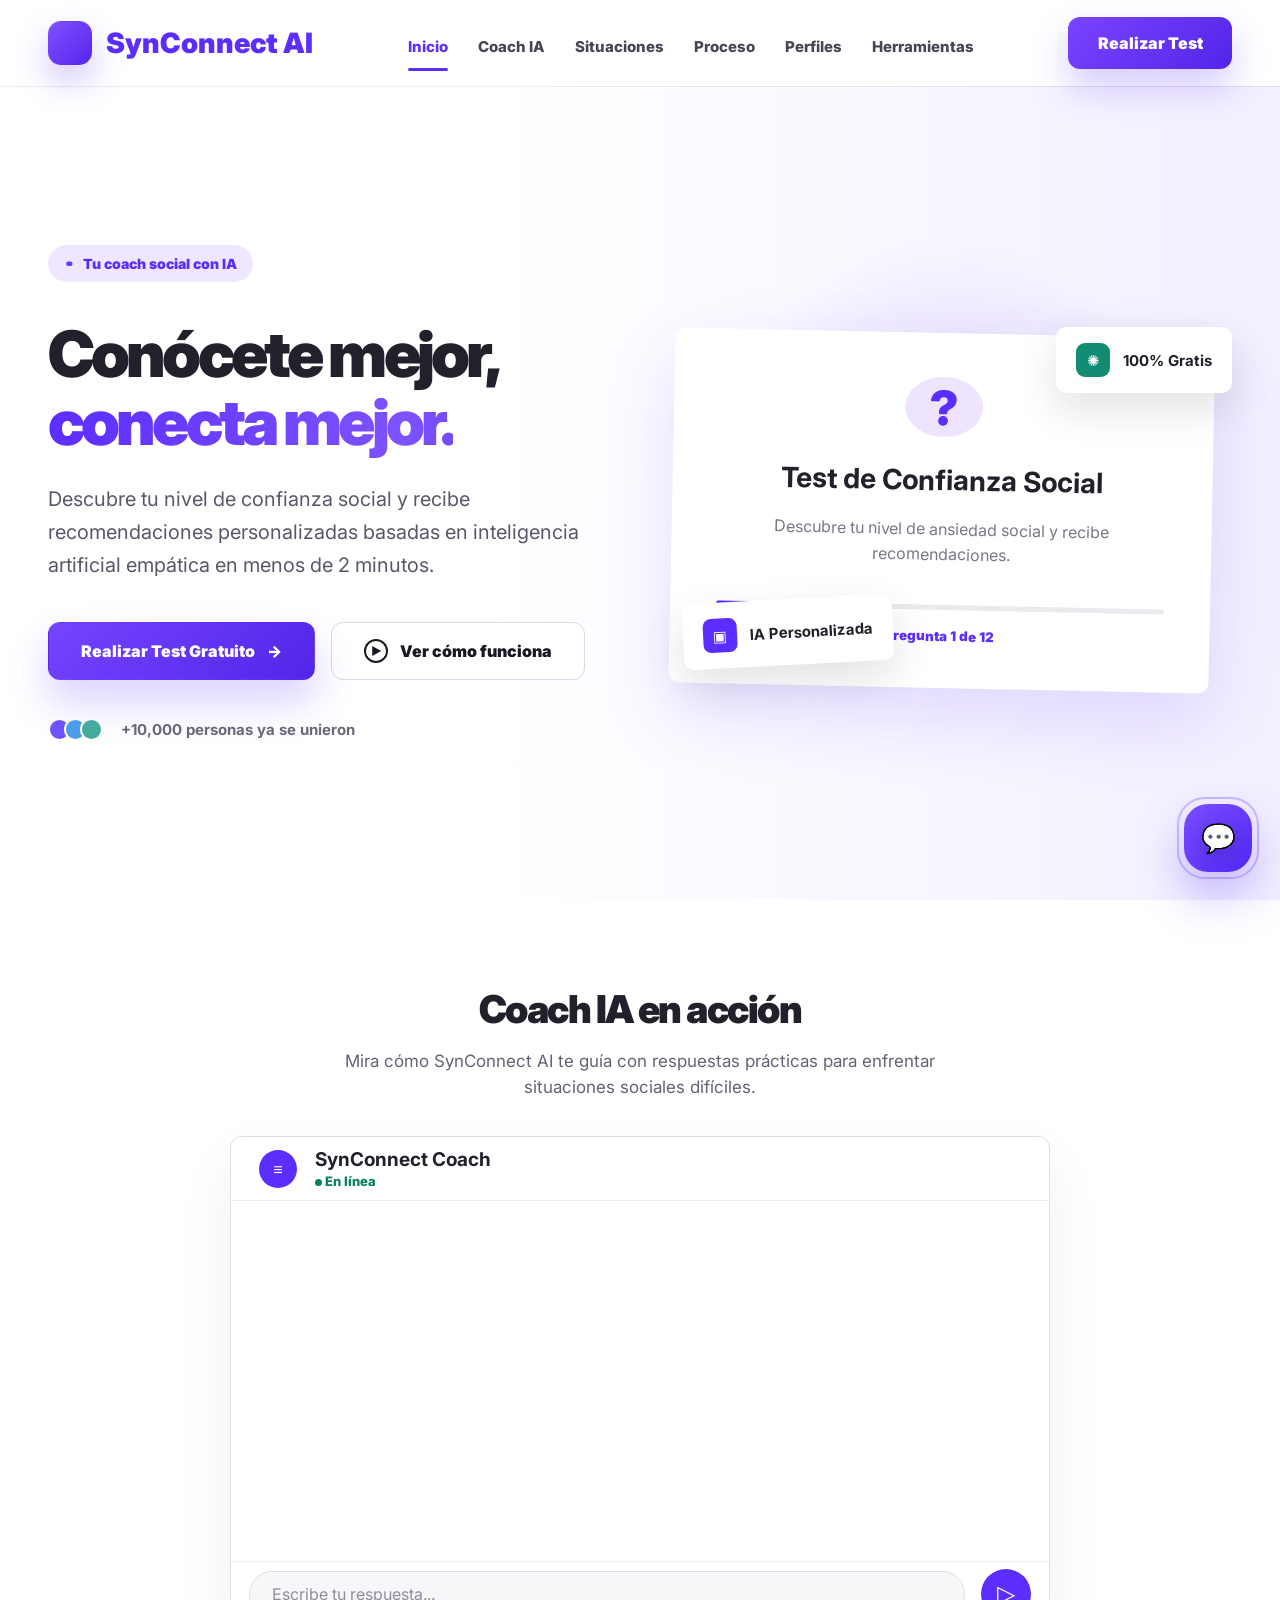
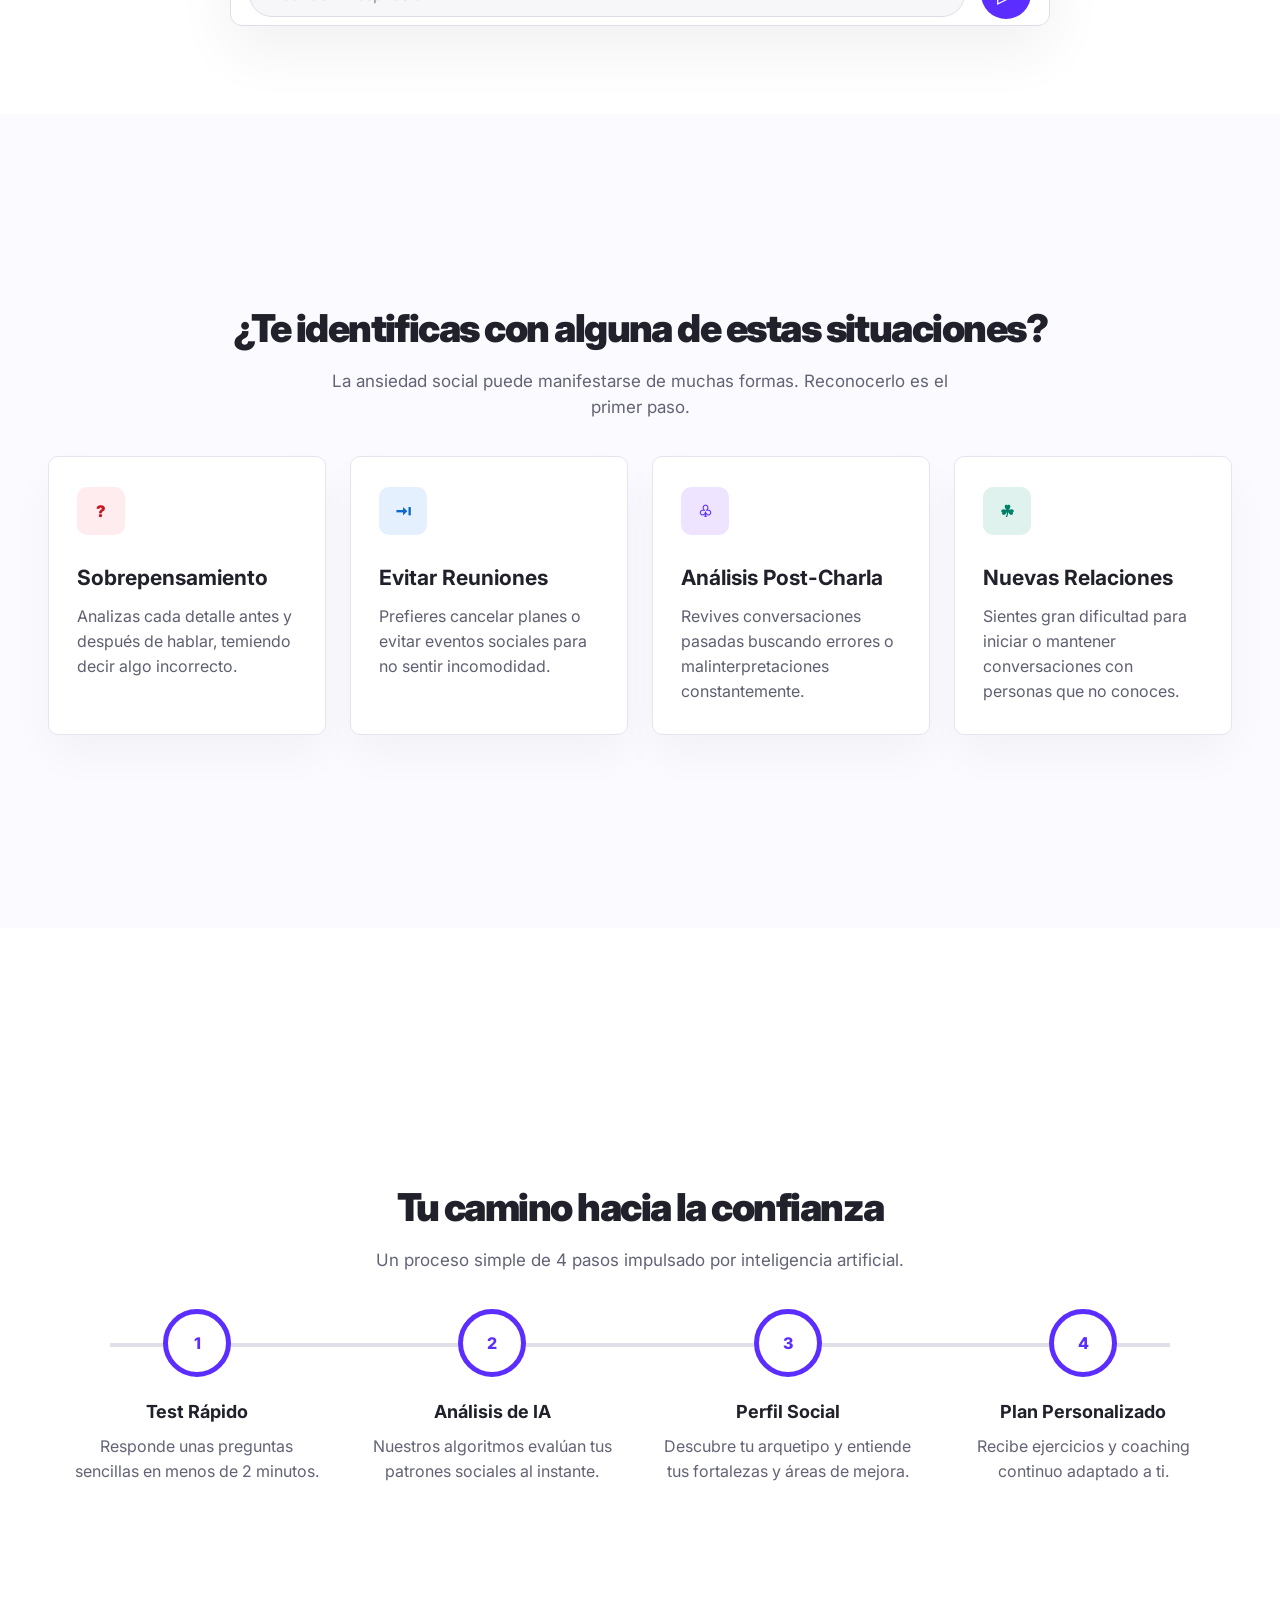
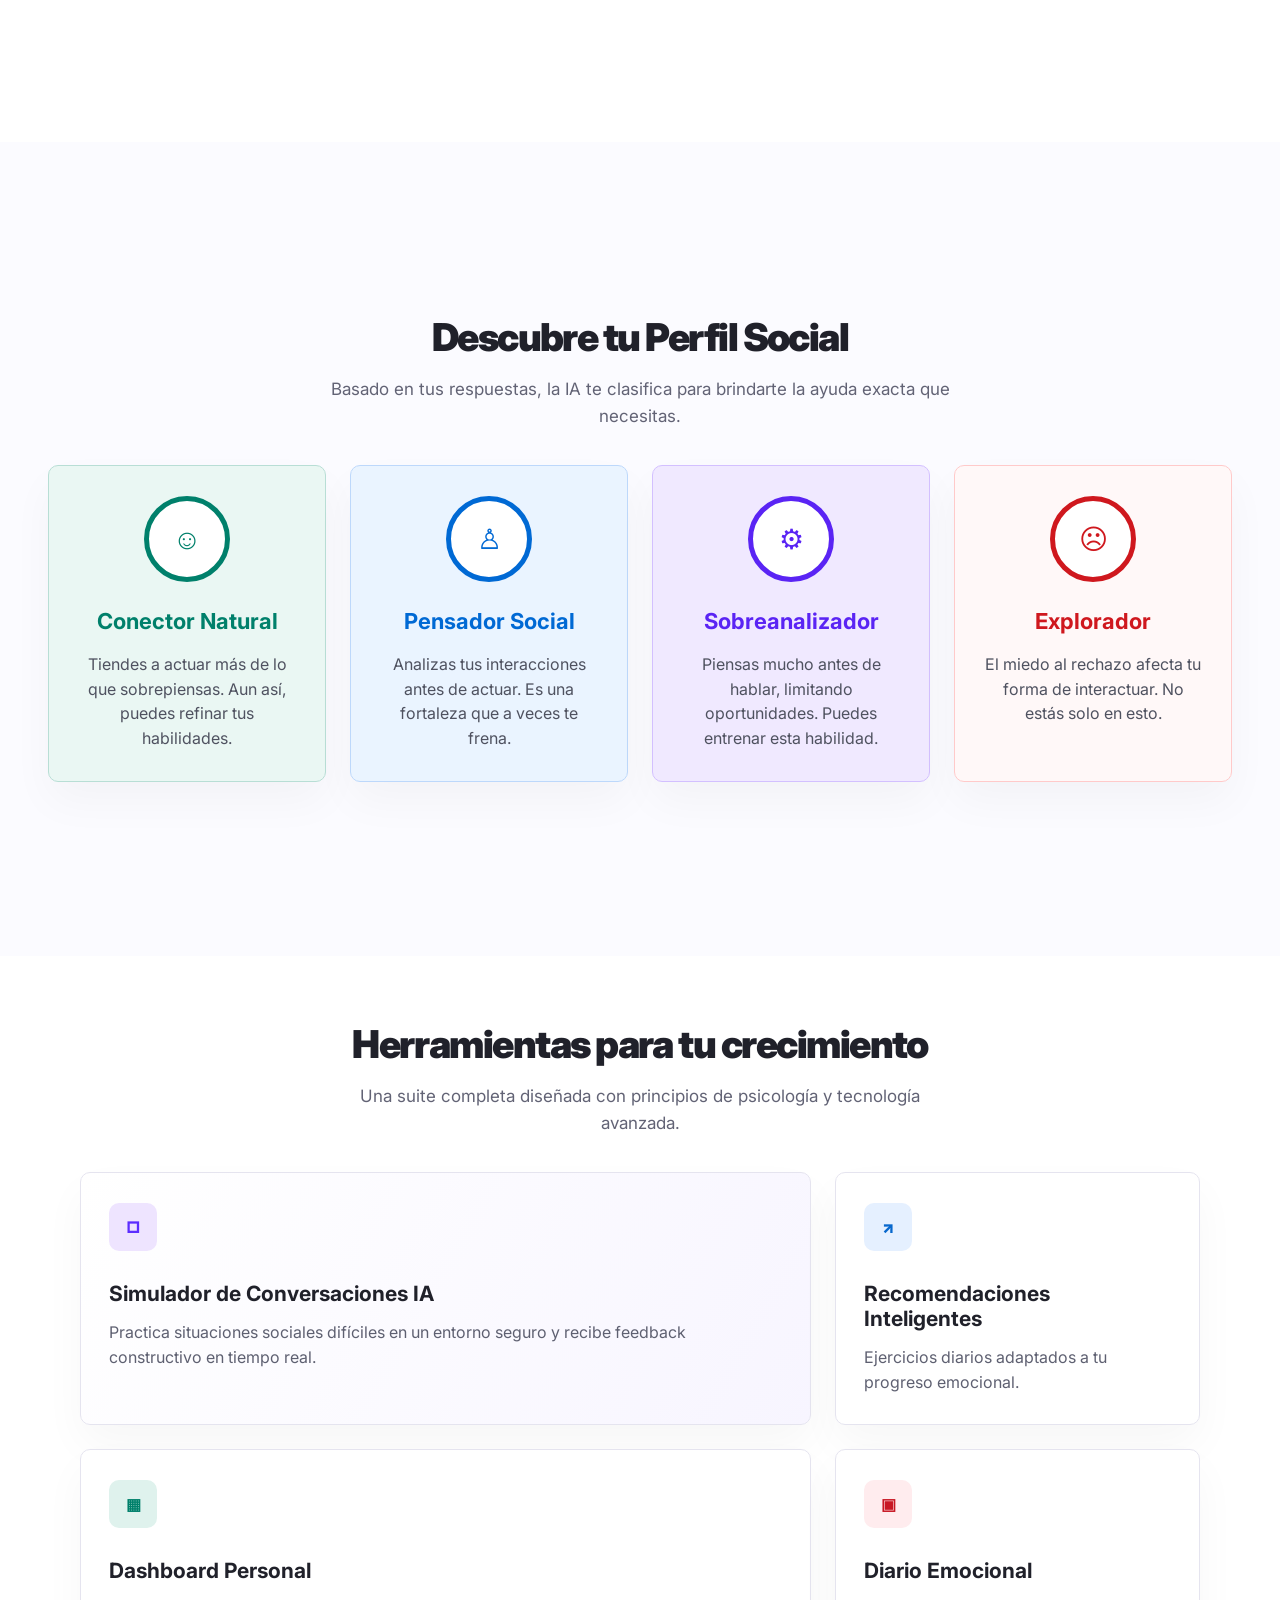
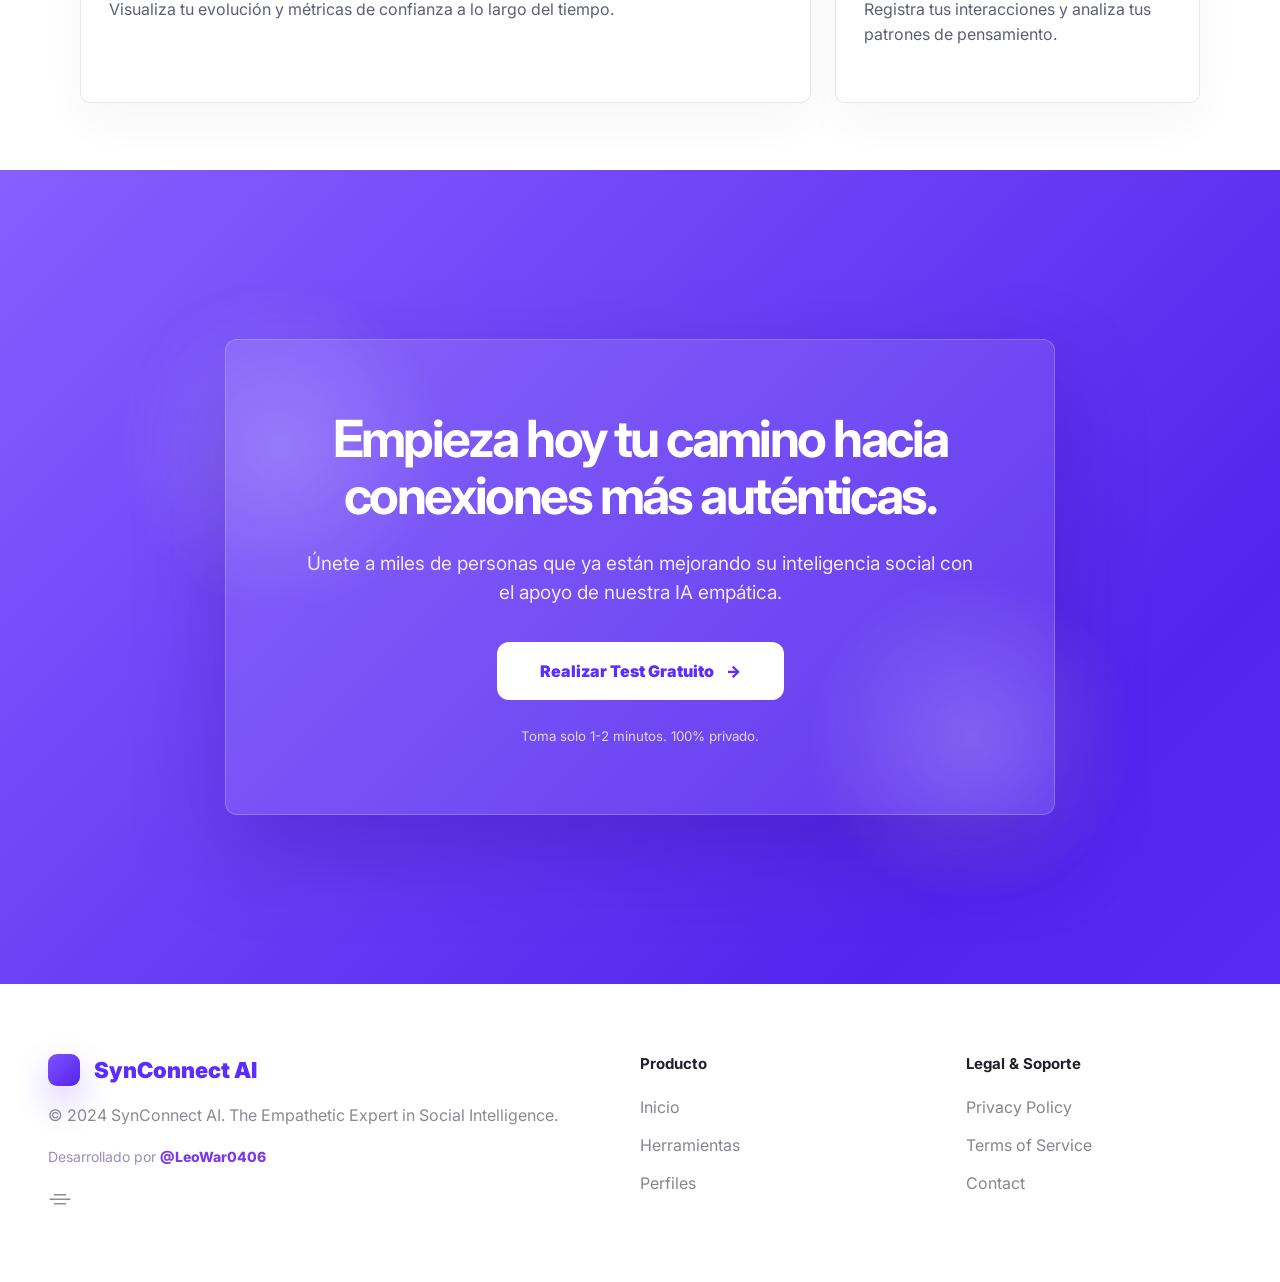
==== commit 07c15e05: "Agregar credito de GitHub en footer" ====
--- a/index.html
+++ b/index.html
@@ -179,6 +179,7 @@
       <div>
         <a class="logo footer-logo" href="#inicio"><span class="logo-mark small"></span><span>SynConnect AI</span></a>
         <p>© 2024 SynConnect AI. The Empathetic Expert in Social Intelligence.</p>
+        <p class="developer-credit">Desarrollado por <a href="https://github.com/LeoWar0406" target="_blank" rel="noopener">@LeoWar0406</a></p>
         <span class="share">⌯</span>
       </div>
       <div>
--- a/styles.css
+++ b/styles.css
@@ -482,3 +482,7 @@
 
 /* v18: draggable floating chatbot bubble */
 .scbot.dragging{transition:none!important;user-select:none}.scbot.dragging .scbot-toggle{cursor:grabbing;transform:scale(1.03);box-shadow:0 30px 70px rgba(92,55,243,.48)}.scbot-toggle{touch-action:none}.scbot{transition:left .34s cubic-bezier(.16,1,.3,1),right .34s cubic-bezier(.16,1,.3,1),bottom .34s cubic-bezier(.16,1,.3,1),top .34s cubic-bezier(.16,1,.3,1)}.scbot.settling .scbot-toggle{animation:scbotSoftLand .38s cubic-bezier(.16,1,.3,1)}.scbot[data-side="left"] .scbot-panel{left:0;right:auto}.scbot[data-side="right"] .scbot-panel{right:0;left:auto}@keyframes scbotSoftLand{0%{transform:scale(1.03)}70%{transform:scale(.98)}100%{transform:scale(1)}}
+
+.developer-credit{margin-top:8px!important;font-size:14px;color:#9a8fb2!important}
+.developer-credit a{display:inline!important;color:#7c3aed!important;font-weight:800;text-decoration:none;margin:0!important}
+.developer-credit a:hover{text-decoration:underline}
